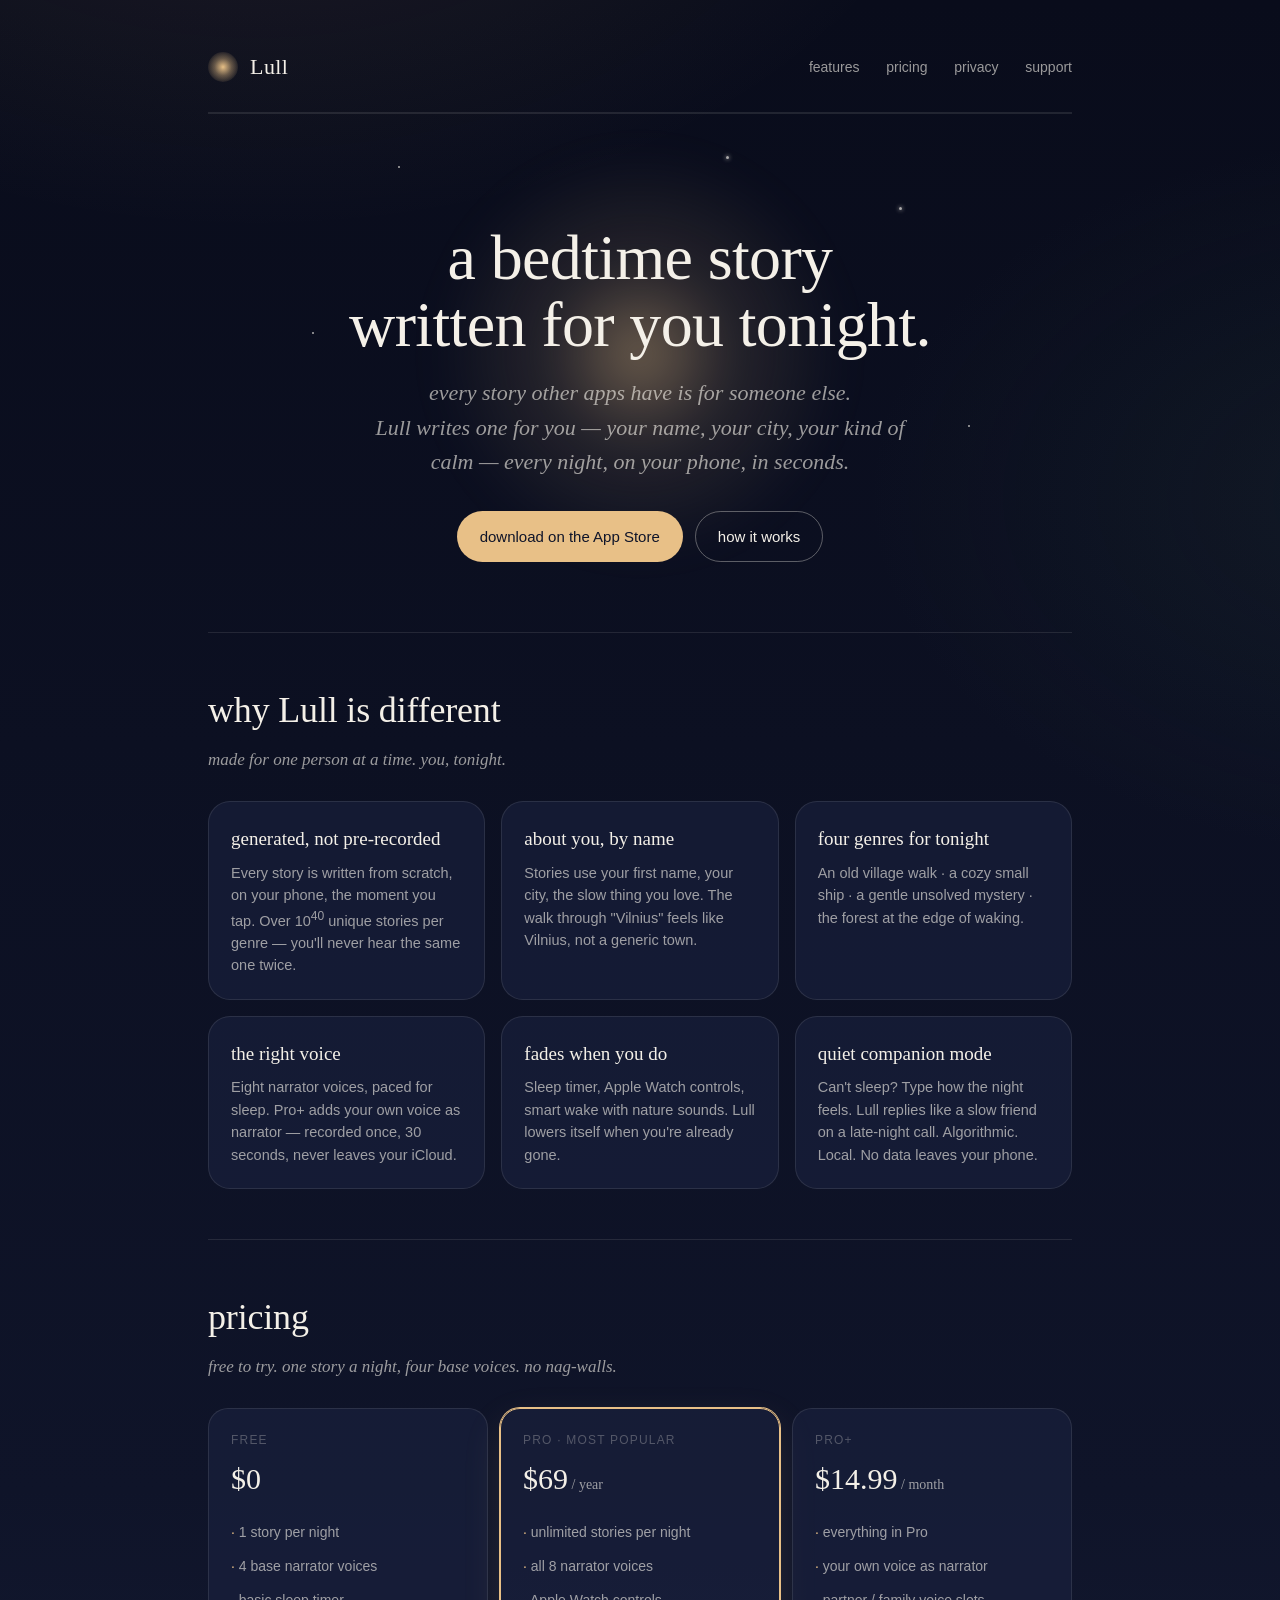
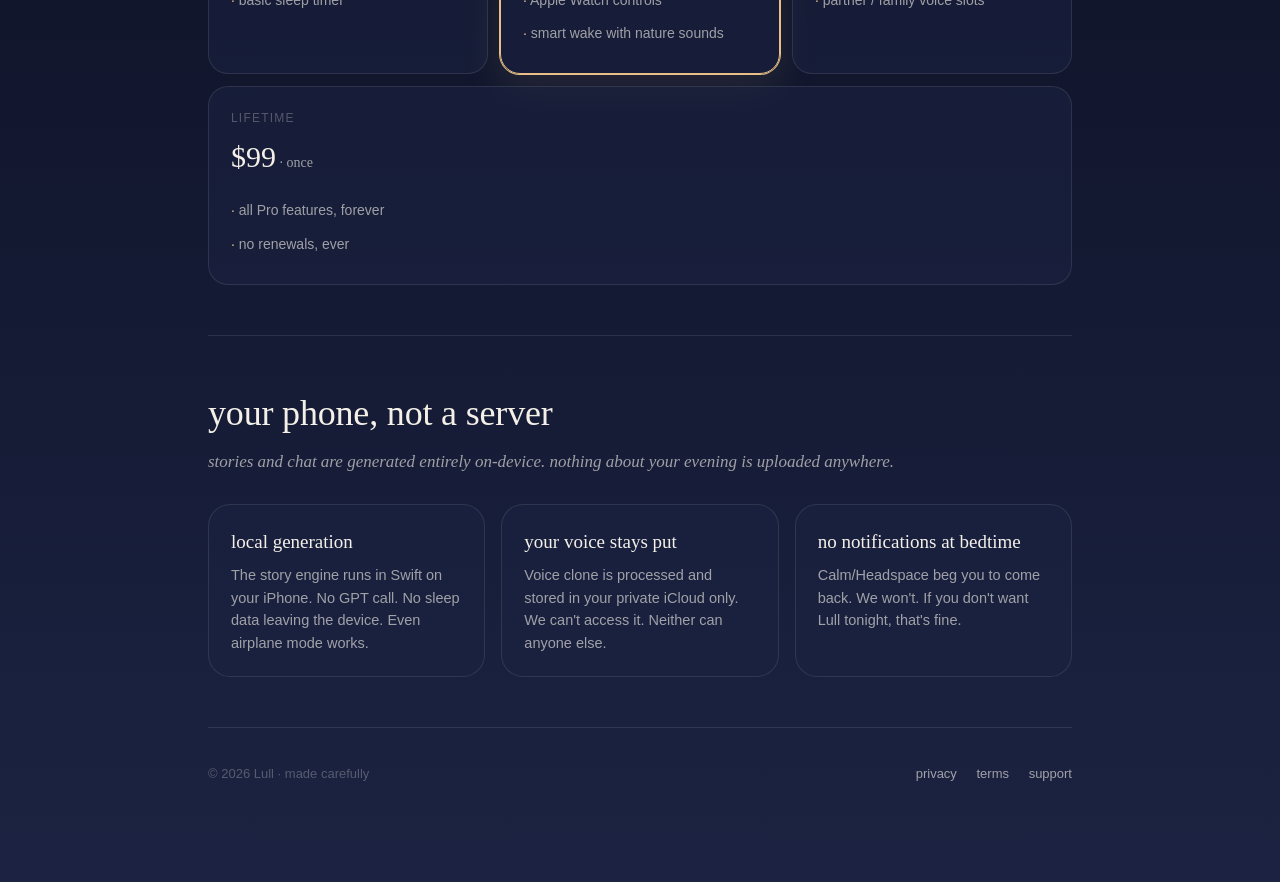
==== docs/index.html @ a2ba8f55 "Initial commit: Lull iOS app + marketing site iOS app - SwiftUI 6 app targeting iOS 17+ - 100% local" ====
<!doctype html>
<html lang="en">
<head>
  <meta charset="utf-8" />
  <meta name="viewport" content="width=device-width, initial-scale=1, viewport-fit=cover" />
  <title>Lull — AI Sleep Stories Made For You</title>
  <meta name="description" content="A bedtime story written for who you are tonight. Your name, your city, your kind of calm. 100% generated on your phone." />
  <meta name="theme-color" content="#0F1429" />
  <meta property="og:title" content="Lull — AI Sleep Stories Made For You" />
  <meta property="og:description" content="A bedtime story written for who you are tonight." />
  <meta property="og:type" content="website" />
  <link rel="stylesheet" href="assets/styles.css" />
</head>
<body>
  <div class="container">
    <header class="site">
      <div class="brand">
        <div class="lamp"></div>
        <span>Lull</span>
      </div>
      <nav class="site">
        <a href="#features">features</a>
        <a href="#pricing">pricing</a>
        <a href="privacy.html">privacy</a>
        <a href="support.html">support</a>
      </nav>
    </header>

    <section class="hero">
      <div class="glow"></div>
      <span class="star" style="left: 22%; top: 10%"></span>
      <span class="star bright" style="left: 80%; top: 18%"></span>
      <span class="star" style="left: 12%; top: 42%"></span>
      <span class="star" style="left: 88%; top: 60%"></span>
      <span class="star bright" style="left: 60%; top: 8%"></span>
      <h1>a bedtime story<br/>written for you tonight.</h1>
      <p class="lede">
        every story other apps have is for someone else.<br/>
        Lull writes one for you — your name, your city, your kind of calm —
        every night, on your phone, in seconds.
      </p>
      <div class="cta-row">
        <a class="btn primary" href="#">download on the App Store</a>
        <a class="btn ghost" href="#features">how it works</a>
      </div>
    </section>

    <section id="features">
      <h2>why Lull is different</h2>
      <p class="subtitle">made for one person at a time. you, tonight.</p>
      <div class="grid">
        <div class="card">
          <h3>generated, not pre-recorded</h3>
          <p>Every story is written from scratch, on your phone, the moment you tap. Over 10<sup>40</sup> unique stories per genre — you'll never hear the same one twice.</p>
        </div>
        <div class="card">
          <h3>about you, by name</h3>
          <p>Stories use your first name, your city, the slow thing you love. The walk through "Vilnius" feels like Vilnius, not a generic town.</p>
        </div>
        <div class="card">
          <h3>four genres for tonight</h3>
          <p>An old village walk · a cozy small ship · a gentle unsolved mystery · the forest at the edge of waking.</p>
        </div>
        <div class="card">
          <h3>the right voice</h3>
          <p>Eight narrator voices, paced for sleep. Pro+ adds your own voice as narrator — recorded once, 30 seconds, never leaves your iCloud.</p>
        </div>
        <div class="card">
          <h3>fades when you do</h3>
          <p>Sleep timer, Apple Watch controls, smart wake with nature sounds. Lull lowers itself when you're already gone.</p>
        </div>
        <div class="card">
          <h3>quiet companion mode</h3>
          <p>Can't sleep? Type how the night feels. Lull replies like a slow friend on a late-night call. Algorithmic. Local. No data leaves your phone.</p>
        </div>
      </div>
    </section>

    <section id="pricing">
      <h2>pricing</h2>
      <p class="subtitle">free to try. one story a night, four base voices. no nag-walls.</p>

      <div class="pricing-row">
        <div class="price-card">
          <div class="label">Free</div>
          <p class="price">$0</p>
          <ul>
            <li>1 story per night</li>
            <li>4 base narrator voices</li>
            <li>basic sleep timer</li>
          </ul>
        </div>
        <div class="price-card popular">
          <div class="label">Pro · most popular</div>
          <p class="price">$69<span> / year</span></p>
          <ul>
            <li>unlimited stories per night</li>
            <li>all 8 narrator voices</li>
            <li>Apple Watch controls</li>
            <li>smart wake with nature sounds</li>
          </ul>
        </div>
        <div class="price-card">
          <div class="label">Pro+</div>
          <p class="price">$14.99<span> / month</span></p>
          <ul>
            <li>everything in Pro</li>
            <li>your own voice as narrator</li>
            <li>partner / family voice slots</li>
          </ul>
        </div>
        <div class="price-card">
          <div class="label">Lifetime</div>
          <p class="price">$99<span> · once</span></p>
          <ul>
            <li>all Pro features, forever</li>
            <li>no renewals, ever</li>
          </ul>
        </div>
      </div>
    </section>

    <section>
      <h2>your phone, not a server</h2>
      <p class="subtitle">stories and chat are generated entirely on-device. nothing about your evening is uploaded anywhere.</p>
      <div class="grid">
        <div class="card">
          <h3>local generation</h3>
          <p>The story engine runs in Swift on your iPhone. No GPT call. No sleep data leaving the device. Even airplane mode works.</p>
        </div>
        <div class="card">
          <h3>your voice stays put</h3>
          <p>Voice clone is processed and stored in your private iCloud only. We can't access it. Neither can anyone else.</p>
        </div>
        <div class="card">
          <h3>no notifications at bedtime</h3>
          <p>Calm/Headspace beg you to come back. We won't. If you don't want Lull tonight, that's fine.</p>
        </div>
      </div>
    </section>

    <footer class="site">
      <span>© <span id="year"></span> Lull · made carefully</span>
      <div>
        <a href="privacy.html">privacy</a>
        <a href="terms.html">terms</a>
        <a href="support.html">support</a>
      </div>
    </footer>
  </div>
  <script>document.getElementById('year').textContent = new Date().getFullYear();</script>
</body>
</html>
---- docs/assets/styles.css ----
/* Lull — single shared stylesheet
   Palette mirrored from UI.md: midnight, moon-cream, warm lamp, forest. */

:root {
  --midnight:    #0F1429;
  --night-deep:  #090C1B;
  --night-soft:  #1C2342;
  --moon:        #F4F0E8;
  --moon-soft:   rgba(244, 240, 232, 0.62);
  --moon-faint:  rgba(244, 240, 232, 0.28);
  --lamp:        #E8C087;
  --forest:      #2D4A3E;
  --hairline:    rgba(244, 240, 232, 0.10);

  --serif: ui-serif, "New York", "Iowan Old Style", "Iowan", "Palatino Linotype", Georgia, serif;
  --sans:  -apple-system, BlinkMacSystemFont, "SF Pro Text", "Inter", "Helvetica Neue", Arial, sans-serif;
}

* { box-sizing: border-box; }

html, body {
  margin: 0;
  padding: 0;
  background: var(--midnight);
  color: var(--moon);
  font-family: var(--sans);
  font-size: 17px;
  line-height: 1.55;
  -webkit-font-smoothing: antialiased;
  text-rendering: optimizeLegibility;
}

body {
  background:
    radial-gradient(1200px 800px at 20% -10%, rgba(232, 192, 135, 0.10), transparent 60%),
    radial-gradient(900px 600px at 110% 20%, rgba(45, 74, 62, 0.18), transparent 60%),
    linear-gradient(180deg, var(--night-deep) 0%, var(--midnight) 60%, var(--night-soft) 100%);
  min-height: 100vh;
}

a { color: var(--lamp); text-decoration: none; transition: opacity 0.15s ease; }
a:hover { opacity: 0.78; }

/* Layout */
.container {
  max-width: 920px;
  margin: 0 auto;
  padding: 28px 28px 80px;
}
.narrow { max-width: 720px; }

/* Header */
header.site {
  display: flex;
  align-items: center;
  justify-content: space-between;
  padding: 22px 0 28px;
  border-bottom: 1px solid var(--hairline);
}
.brand {
  display: flex; align-items: center; gap: 12px;
  font-family: var(--serif);
  font-size: 22px;
  letter-spacing: 0.02em;
}
.brand .lamp {
  width: 30px; height: 30px;
  background: radial-gradient(circle at 50% 50%, var(--lamp) 0%, rgba(232,192,135,0.4) 40%, transparent 80%);
  border-radius: 50%;
  filter: blur(0.4px);
}
nav.site a {
  color: var(--moon-soft);
  margin-left: 22px;
  font-size: 14px;
}
nav.site a:hover { color: var(--moon); opacity: 1; }

/* Hero */
.hero {
  text-align: center;
  padding: 110px 12px 70px;
  position: relative;
}
.hero .glow {
  position: absolute; left: 50%; top: 30px; transform: translateX(-50%);
  width: 420px; height: 420px;
  background: radial-gradient(circle at 50% 50%, rgba(232,192,135,0.45) 0%, rgba(232,192,135,0.12) 30%, transparent 70%);
  filter: blur(20px);
  pointer-events: none;
}
.hero h1 {
  font-family: var(--serif);
  font-size: clamp(38px, 6vw, 64px);
  line-height: 1.05;
  letter-spacing: -0.01em;
  margin: 0 0 18px;
  font-weight: 400;
  position: relative;
}
.hero p.lede {
  font-family: var(--serif);
  font-style: italic;
  font-size: clamp(17px, 2vw, 22px);
  color: var(--moon-soft);
  max-width: 560px;
  margin: 0 auto 32px;
  position: relative;
}
.cta-row {
  display: inline-flex; gap: 12px; flex-wrap: wrap; justify-content: center;
  position: relative;
}
.btn {
  display: inline-flex; align-items: center; gap: 8px;
  padding: 13px 22px;
  border-radius: 999px;
  font-size: 15px; font-weight: 500;
  border: 1px solid transparent;
  cursor: pointer;
  transition: transform 0.1s ease, opacity 0.15s ease;
}
.btn:active { transform: scale(0.98); }
.btn.primary {
  background: var(--lamp);
  color: var(--midnight);
}
.btn.ghost {
  background: transparent;
  color: var(--moon);
  border-color: rgba(244, 240, 232, 0.35);
}

/* Section */
section { padding: 50px 0; border-top: 1px solid var(--hairline); }
section h2 {
  font-family: var(--serif);
  font-weight: 400;
  font-size: clamp(28px, 3.5vw, 36px);
  margin: 0 0 8px;
  letter-spacing: -0.005em;
}
section .subtitle {
  font-family: var(--serif);
  font-style: italic;
  color: var(--moon-soft);
  margin: 0 0 28px;
}

/* Grid */
.grid {
  display: grid; gap: 16px;
  grid-template-columns: repeat(auto-fit, minmax(240px, 1fr));
}
.card {
  padding: 22px;
  border-radius: 22px;
  background: rgba(28, 35, 66, 0.55);
  border: 1px solid var(--hairline);
}
.card h3 {
  font-family: var(--serif);
  font-weight: 500;
  font-size: 19px;
  margin: 0 0 8px;
}
.card p {
  margin: 0;
  color: var(--moon-soft);
  font-size: 14.5px;
}

/* Pricing */
.pricing-row {
  display: flex; gap: 12px; flex-wrap: wrap;
  margin-top: 18px;
}
.price-card {
  flex: 1 1 220px;
  padding: 22px;
  border-radius: 20px;
  background: rgba(28, 35, 66, 0.55);
  border: 1px solid var(--hairline);
}
.price-card.popular {
  border-color: var(--lamp);
  box-shadow: 0 0 0 1px var(--lamp), 0 14px 40px rgba(232,192,135,0.10);
}
.price-card .label {
  font-size: 12px;
  text-transform: uppercase;
  letter-spacing: 0.1em;
  color: var(--moon-faint);
  margin-bottom: 6px;
}
.price-card .price {
  font-family: var(--serif);
  font-size: 30px;
  margin: 0 0 4px;
}
.price-card .price span { font-size: 14px; color: var(--moon-soft); }
.price-card ul {
  list-style: none; padding: 0; margin: 14px 0 0;
}
.price-card li {
  font-size: 14px;
  color: var(--moon-soft);
  padding: 6px 0;
}
.price-card li::before {
  content: "·  ";
  color: var(--lamp);
}

/* Footer */
footer.site {
  padding: 36px 0 18px;
  border-top: 1px solid var(--hairline);
  display: flex; justify-content: space-between; flex-wrap: wrap;
  gap: 12px;
  font-size: 13px;
  color: var(--moon-faint);
}
footer.site a { color: var(--moon-soft); margin-left: 16px; }
footer.site a:first-of-type { margin-left: 0; }

/* Long-form (privacy / terms / support) */
.longform h1 {
  font-family: var(--serif); font-weight: 400;
  font-size: clamp(32px, 4.5vw, 44px);
  margin: 14px 0 6px;
}
.longform .meta {
  color: var(--moon-faint); font-size: 13px; margin-bottom: 30px;
}
.longform h2 {
  font-family: var(--serif); font-weight: 500;
  font-size: 22px;
  margin: 40px 0 8px;
}
.longform p, .longform li { color: var(--moon-soft); font-size: 16px; }
.longform code {
  background: rgba(244,240,232,0.06);
  padding: 1px 6px; border-radius: 4px;
  font-size: 13.5px;
}

/* Stars (decorative) */
.star {
  position: absolute;
  width: 2px; height: 2px;
  background: rgba(244, 240, 232, 0.7);
  border-radius: 50%;
}
.star.bright { width: 3px; height: 3px; box-shadow: 0 0 4px rgba(244, 240, 232, 0.9); }

/* Responsive */
@media (max-width: 600px) {
  .container { padding: 18px 18px 60px; }
  nav.site a { margin-left: 14px; }
  .hero { padding: 70px 8px 50px; }
}
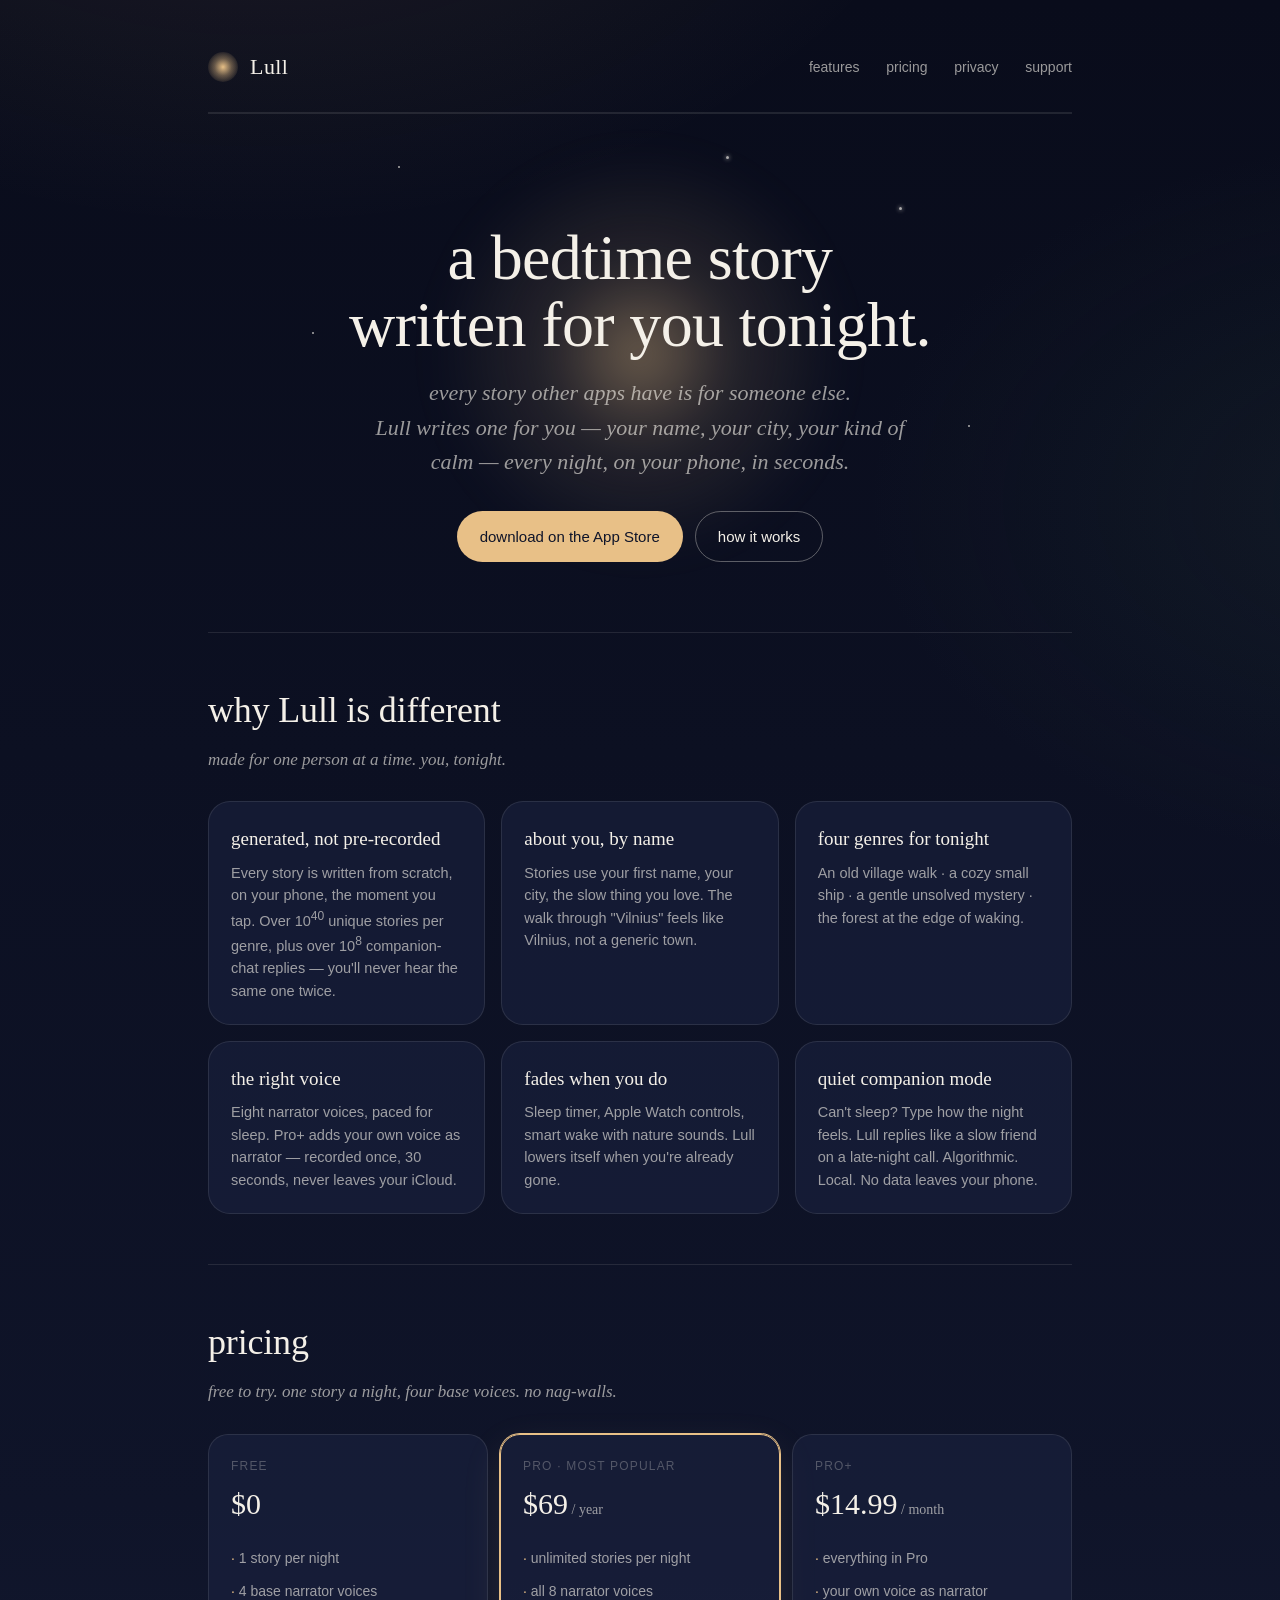
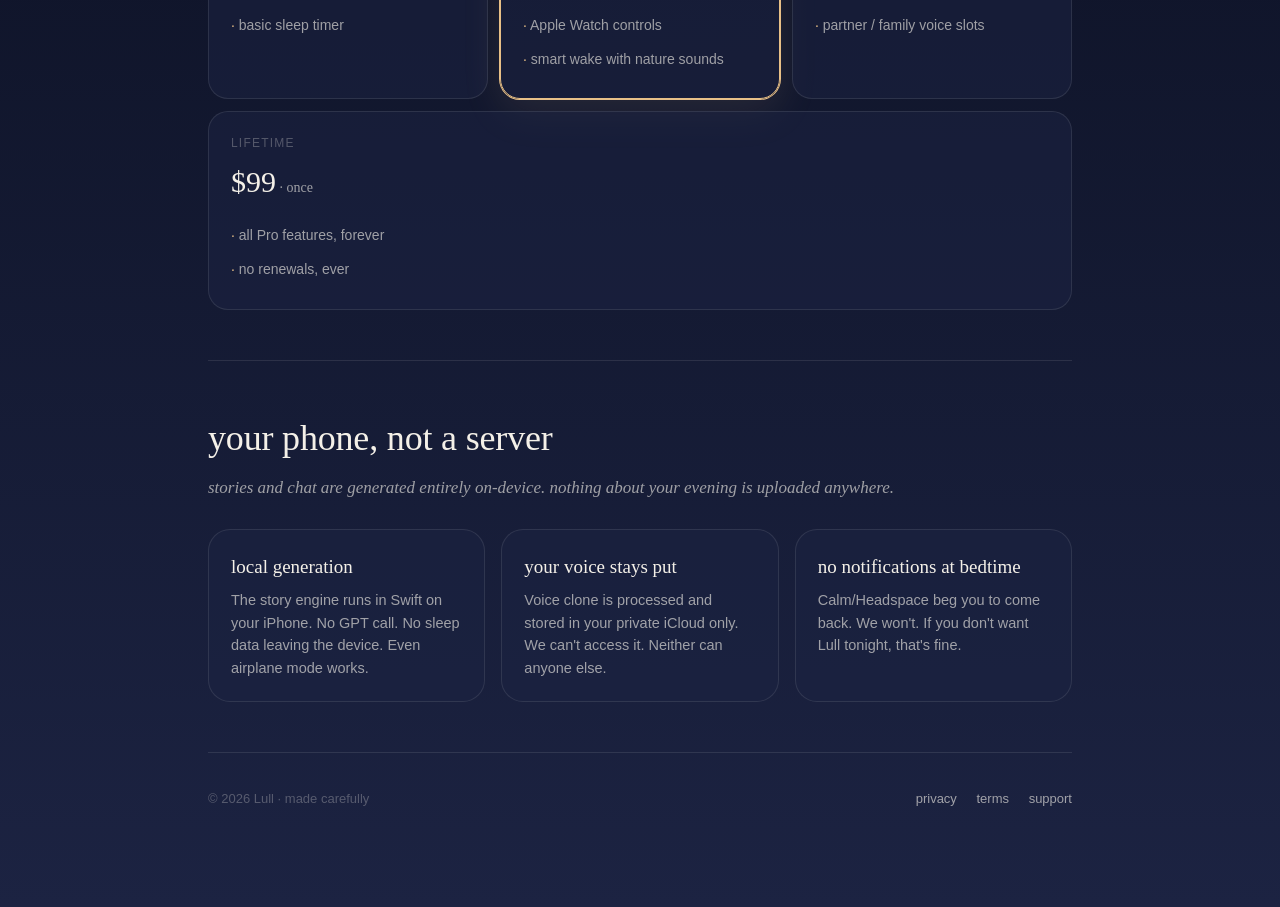
==== commit ebe498b9: "Fix build + tests: 30/30 green on iPhone 16e simulator Build fixes - SubscriptionStore.restore() cal" ====
--- a/docs/index.html
+++ b/docs/index.html
@@ -51,7 +51,7 @@
       <div class="grid">
         <div class="card">
           <h3>generated, not pre-recorded</h3>
-          <p>Every story is written from scratch, on your phone, the moment you tap. Over 10<sup>40</sup> unique stories per genre — you'll never hear the same one twice.</p>
+          <p>Every story is written from scratch, on your phone, the moment you tap. Over 10<sup>40</sup> unique stories per genre, plus over 10<sup>8</sup> companion-chat replies — you'll never hear the same one twice.</p>
         </div>
         <div class="card">
           <h3>about you, by name</h3>
